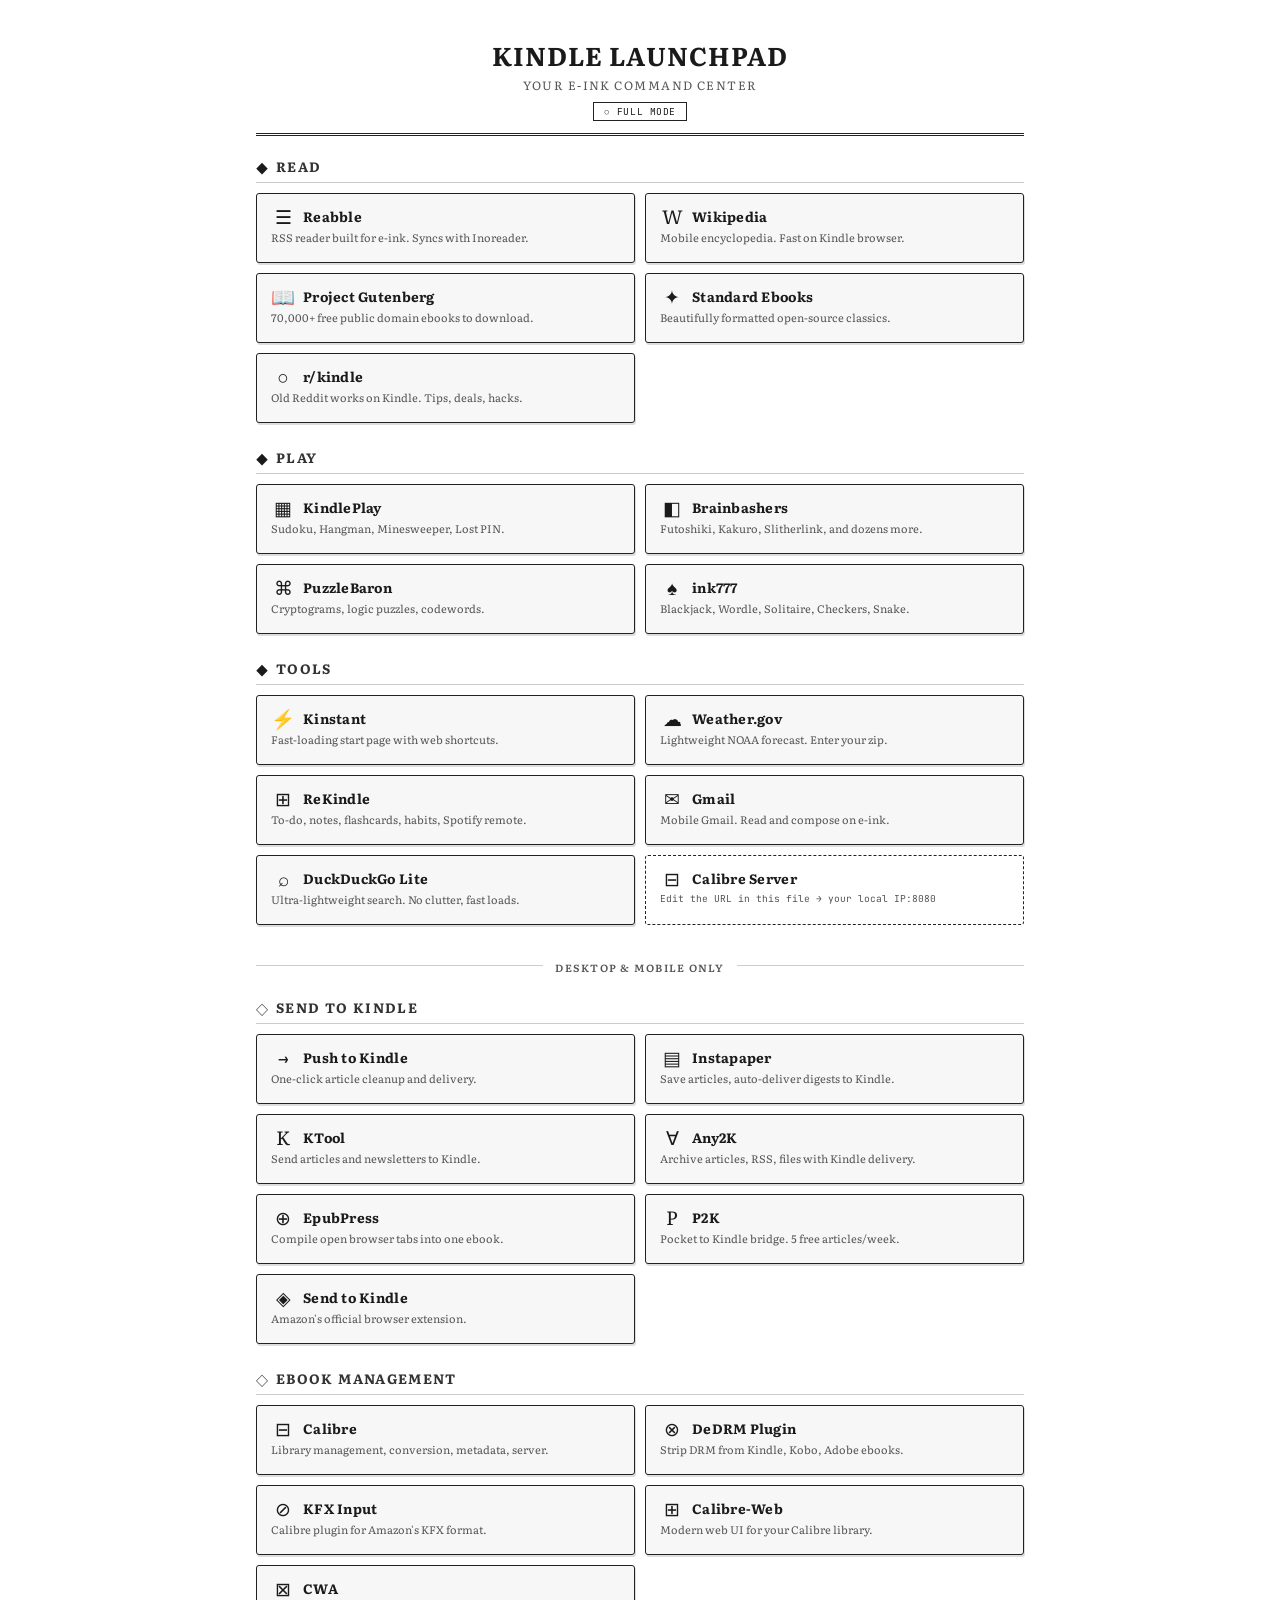
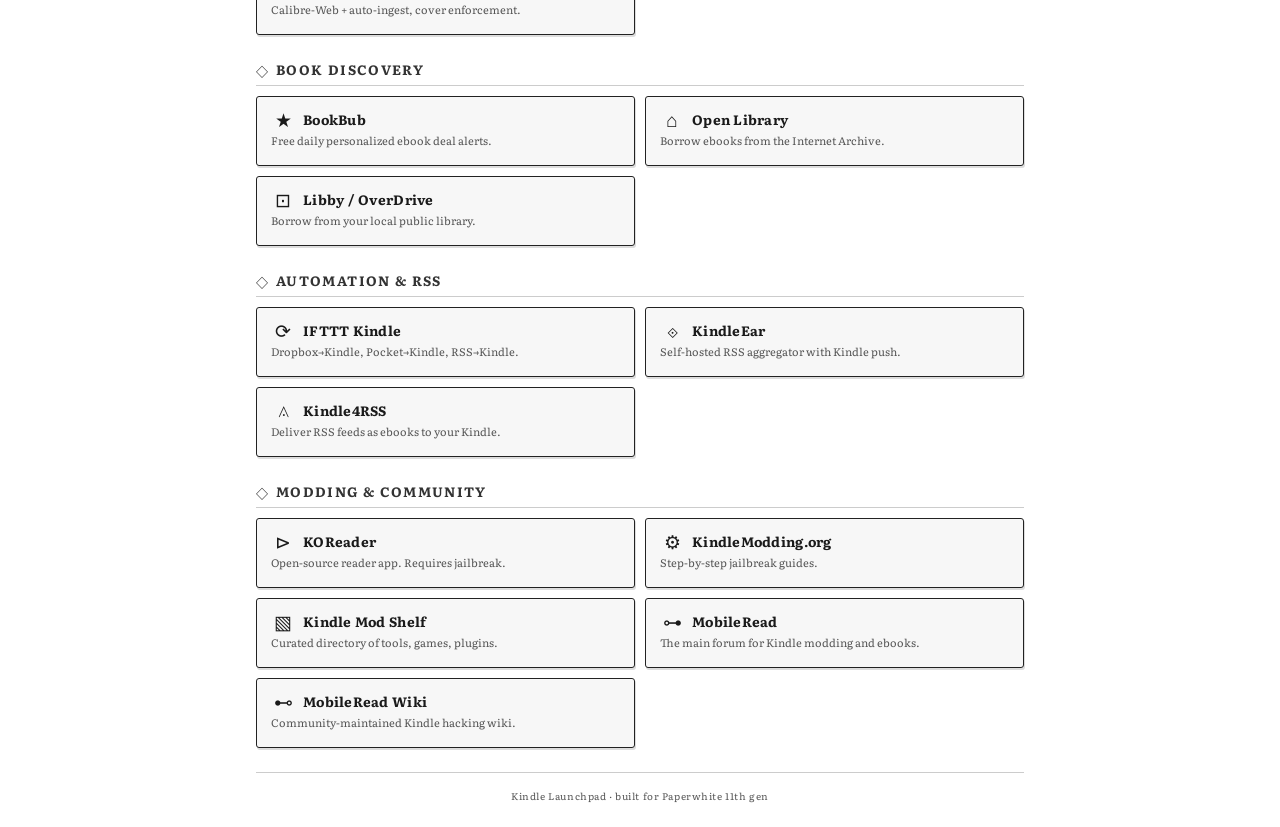
==== index.html @ c67fbe78 "Add files via upload" ====
<!DOCTYPE html>
<html lang="en">
<head>
<meta charset="UTF-8">
<meta name="viewport" content="width=device-width, initial-scale=1.0">
<title>Kindle Launchpad</title>
<style>
  @import url('https://fonts.googleapis.com/css2?family=Literata:opsz,wght@7..72,400;7..72,600;7..72,700&family=JetBrains+Mono:wght@400&display=swap');

  * { margin: 0; padding: 0; box-sizing: border-box; }

  :root {
    --bg: #ffffff;
    --card-bg: #f7f7f7;
    --text: #1a1a1a;
    --text-muted: #555;
    --border: #222;
    --border-light: #ccc;
    --accent: #333;
    --card-shadow: 1px 2px 0 #ddd;
    --radius: 3px;
  }

  body {
    font-family: 'Literata', 'Georgia', serif;
    background: var(--bg);
    color: var(--text);
    padding: 16px;
    max-width: 800px;
    margin: 0 auto;
    -webkit-text-size-adjust: 100%;
  }

  /* ── HEADER ── */
  .header {
    text-align: center;
    padding: 20px 0 12px;
    border-bottom: 3px double var(--border);
    margin-bottom: 20px;
  }

  .header h1 {
    font-size: 1.6em;
    font-weight: 700;
    letter-spacing: 0.04em;
    text-transform: uppercase;
    margin-bottom: 2px;
  }

  .header .subtitle {
    font-size: 0.75em;
    color: var(--text-muted);
    letter-spacing: 0.12em;
    text-transform: uppercase;
  }

  .device-badge {
    display: inline-block;
    margin-top: 8px;
    padding: 2px 10px;
    border: 1px solid var(--border);
    font-family: 'JetBrains Mono', monospace;
    font-size: 0.6em;
    letter-spacing: 0.06em;
    text-transform: uppercase;
  }

  /* ── SECTIONS ── */
  .section {
    margin-bottom: 24px;
  }

  .section-header {
    display: flex;
    align-items: center;
    gap: 8px;
    margin-bottom: 10px;
    padding-bottom: 6px;
    border-bottom: 1px solid var(--border-light);
  }

  .section-header h2 {
    font-size: 0.85em;
    font-weight: 700;
    text-transform: uppercase;
    letter-spacing: 0.1em;
    color: var(--accent);
  }

  .section-icon {
    font-size: 1em;
    line-height: 1;
  }

  /* ── CARDS ── */
  .card-grid {
    display: grid;
    grid-template-columns: 1fr 1fr;
    gap: 10px;
  }

  @media (max-width: 400px) {
    .card-grid { grid-template-columns: 1fr; }
  }

  .card {
    display: block;
    background: var(--card-bg);
    border: 1px solid var(--border);
    border-radius: var(--radius);
    padding: 12px 14px;
    text-decoration: none;
    color: var(--text);
    box-shadow: var(--card-shadow);
    transition: none;
    min-height: 70px;
  }

  .card:active {
    background: #e8e3da;
  }

  .card-top {
    display: flex;
    align-items: center;
    gap: 8px;
    margin-bottom: 4px;
  }

  .card-icon {
    font-size: 1.2em;
    line-height: 1;
    flex-shrink: 0;
    width: 24px;
    text-align: center;
  }

  .card-name {
    font-size: 0.85em;
    font-weight: 700;
    letter-spacing: 0.02em;
  }

  .card-desc {
    font-size: 0.68em;
    color: var(--text-muted);
    line-height: 1.4;
    margin-top: 2px;
  }

  .card.placeholder {
    border-style: dashed;
    background: transparent;
    box-shadow: none;
  }

  .card.placeholder .card-desc {
    font-family: 'JetBrains Mono', monospace;
    font-size: 0.6em;
  }

  /* ── FOOTER ── */
  .footer {
    text-align: center;
    padding: 16px 0 8px;
    border-top: 1px solid var(--border-light);
    margin-top: 12px;
  }

  .footer p {
    font-size: 0.6em;
    color: var(--text-muted);
    letter-spacing: 0.06em;
  }

  /* ── NON-KINDLE SECTIONS ── */
  .non-kindle { display: none; }
  body.show-all .non-kindle { display: block; }

  /* ── DIVIDER ── */
  .mode-divider {
    display: none;
    text-align: center;
    margin: 28px 0 20px;
    position: relative;
  }

  body.show-all .mode-divider { display: block; }

  .mode-divider::before {
    content: '';
    position: absolute;
    top: 50%;
    left: 0;
    right: 0;
    height: 1px;
    background: var(--border-light);
  }

  .mode-divider span {
    position: relative;
    background: var(--bg);
    padding: 0 12px;
    font-size: 0.65em;
    text-transform: uppercase;
    letter-spacing: 0.12em;
    color: var(--text-muted);
    font-weight: 600;
  }
</style>
</head>
<body>

<div class="header">
  <h1>Kindle Launchpad</h1>
  <div class="subtitle">Your e-ink command center</div>
  <div class="device-badge" id="deviceBadge">detecting…</div>
</div>

<!-- ═══════════════════════════════════ -->
<!-- KINDLE-FRIENDLY SECTION            -->
<!-- ═══════════════════════════════════ -->

<div class="section">
  <div class="section-header">
    <span class="section-icon">◆</span>
    <h2>Read</h2>
  </div>
  <div class="card-grid">
    <a class="card" href="https://reabble.com">
      <div class="card-top">
        <span class="card-icon">☰</span>
        <span class="card-name">Reabble</span>
      </div>
      <div class="card-desc">RSS reader built for e-ink. Syncs with Inoreader.</div>
    </a>
    <a class="card" href="https://en.m.wikipedia.org">
      <div class="card-top">
        <span class="card-icon">W</span>
        <span class="card-name">Wikipedia</span>
      </div>
      <div class="card-desc">Mobile encyclopedia. Fast on Kindle browser.</div>
    </a>
    <a class="card" href="https://www.gutenberg.org">
      <div class="card-top">
        <span class="card-icon">📖</span>
        <span class="card-name">Project Gutenberg</span>
      </div>
      <div class="card-desc">70,000+ free public domain ebooks to download.</div>
    </a>
    <a class="card" href="https://standardebooks.org">
      <div class="card-top">
        <span class="card-icon">✦</span>
        <span class="card-name">Standard Ebooks</span>
      </div>
      <div class="card-desc">Beautifully formatted open-source classics.</div>
    </a>
    <a class="card" href="https://old.reddit.com/r/kindle">
      <div class="card-top">
        <span class="card-icon">○</span>
        <span class="card-name">r/kindle</span>
      </div>
      <div class="card-desc">Old Reddit works on Kindle. Tips, deals, hacks.</div>
    </a>
  </div>
</div>

<div class="section">
  <div class="section-header">
    <span class="section-icon">◆</span>
    <h2>Play</h2>
  </div>
  <div class="card-grid">
    <a class="card" href="https://kindleplay.com">
      <div class="card-top">
        <span class="card-icon">▦</span>
        <span class="card-name">KindlePlay</span>
      </div>
      <div class="card-desc">Sudoku, Hangman, Minesweeper, Lost PIN.</div>
    </a>
    <a class="card" href="https://www.brainbashers.com">
      <div class="card-top">
        <span class="card-icon">◧</span>
        <span class="card-name">Brainbashers</span>
      </div>
      <div class="card-desc">Futoshiki, Kakuro, Slitherlink, and dozens more.</div>
    </a>
    <a class="card" href="https://www.cryptograms.org">
      <div class="card-top">
        <span class="card-icon">⌘</span>
        <span class="card-name">PuzzleBaron</span>
      </div>
      <div class="card-desc">Cryptograms, logic puzzles, codewords.</div>
    </a>
    <a class="card" href="https://ink777.com">
      <div class="card-top">
        <span class="card-icon">♠</span>
        <span class="card-name">ink777</span>
      </div>
      <div class="card-desc">Blackjack, Wordle, Solitaire, Checkers, Snake.</div>
    </a>
  </div>
</div>

<div class="section">
  <div class="section-header">
    <span class="section-icon">◆</span>
    <h2>Tools</h2>
  </div>
  <div class="card-grid">
    <a class="card" href="https://kinstant.com">
      <div class="card-top">
        <span class="card-icon">⚡</span>
        <span class="card-name">Kinstant</span>
      </div>
      <div class="card-desc">Fast-loading start page with web shortcuts.</div>
    </a>
    <a class="card" href="https://forecast.weather.gov">
      <div class="card-top">
        <span class="card-icon">☁</span>
        <span class="card-name">Weather.gov</span>
      </div>
      <div class="card-desc">Lightweight NOAA forecast. Enter your zip.</div>
    </a>
    <a class="card" href="https://rekindle.ink">
      <div class="card-top">
        <span class="card-icon">⊞</span>
        <span class="card-name">ReKindle</span>
      </div>
      <div class="card-desc">To-do, notes, flashcards, habits, Spotify remote.</div>
    </a>
    <a class="card" href="https://mail.google.com/mail/mu">
      <div class="card-top">
        <span class="card-icon">✉</span>
        <span class="card-name">Gmail</span>
      </div>
      <div class="card-desc">Mobile Gmail. Read and compose on e-ink.</div>
    </a>
    <a class="card" href="https://lite.duckduckgo.com/lite">
      <div class="card-top">
        <span class="card-icon">⌕</span>
        <span class="card-name">DuckDuckGo Lite</span>
      </div>
      <div class="card-desc">Ultra-lightweight search. No clutter, fast loads.</div>
    </a>
    <a class="card placeholder" href="http://192.168.1.x:8080" id="calibreCard">
      <div class="card-top">
        <span class="card-icon">⊟</span>
        <span class="card-name">Calibre Server</span>
      </div>
      <div class="card-desc">Edit the URL in this file → your local IP:8080</div>
    </a>
  </div>
</div>

<!-- ═══════════════════════════════════ -->
<!-- NON-KINDLE DIVIDER                 -->
<!-- ═══════════════════════════════════ -->

<div class="mode-divider">
  <span>Desktop &amp; Mobile Only</span>
</div>

<!-- ═══════════════════════════════════ -->
<!-- NON-KINDLE SECTIONS                -->
<!-- ═══════════════════════════════════ -->

<div class="section non-kindle">
  <div class="section-header">
    <span class="section-icon">◇</span>
    <h2>Send to Kindle</h2>
  </div>
  <div class="card-grid">
    <a class="card" href="https://www.pushtokindle.com">
      <div class="card-top">
        <span class="card-icon">→</span>
        <span class="card-name">Push to Kindle</span>
      </div>
      <div class="card-desc">One-click article cleanup and delivery.</div>
    </a>
    <a class="card" href="https://www.instapaper.com">
      <div class="card-top">
        <span class="card-icon">▤</span>
        <span class="card-name">Instapaper</span>
      </div>
      <div class="card-desc">Save articles, auto-deliver digests to Kindle.</div>
    </a>
    <a class="card" href="https://ktool.io">
      <div class="card-top">
        <span class="card-icon">K</span>
        <span class="card-name">KTool</span>
      </div>
      <div class="card-desc">Send articles and newsletters to Kindle.</div>
    </a>
    <a class="card" href="https://any2k.com">
      <div class="card-top">
        <span class="card-icon">∀</span>
        <span class="card-name">Any2K</span>
      </div>
      <div class="card-desc">Archive articles, RSS, files with Kindle delivery.</div>
    </a>
    <a class="card" href="https://epub.press">
      <div class="card-top">
        <span class="card-icon">⊕</span>
        <span class="card-name">EpubPress</span>
      </div>
      <div class="card-desc">Compile open browser tabs into one ebook.</div>
    </a>
    <a class="card" href="https://p2k.co">
      <div class="card-top">
        <span class="card-icon">P</span>
        <span class="card-name">P2K</span>
      </div>
      <div class="card-desc">Pocket to Kindle bridge. 5 free articles/week.</div>
    </a>
    <a class="card" href="https://www.amazon.com/sendtokindle">
      <div class="card-top">
        <span class="card-icon">◈</span>
        <span class="card-name">Send to Kindle</span>
      </div>
      <div class="card-desc">Amazon's official browser extension.</div>
    </a>
  </div>
</div>

<div class="section non-kindle">
  <div class="section-header">
    <span class="section-icon">◇</span>
    <h2>Ebook Management</h2>
  </div>
  <div class="card-grid">
    <a class="card" href="https://calibre-ebook.com">
      <div class="card-top">
        <span class="card-icon">⊟</span>
        <span class="card-name">Calibre</span>
      </div>
      <div class="card-desc">Library management, conversion, metadata, server.</div>
    </a>
    <a class="card" href="https://github.com/noDRM/DeDRM_tools">
      <div class="card-top">
        <span class="card-icon">⊗</span>
        <span class="card-name">DeDRM Plugin</span>
      </div>
      <div class="card-desc">Strip DRM from Kindle, Kobo, Adobe ebooks.</div>
    </a>
    <a class="card" href="https://www.mobileread.com/forums/showthread.php?t=291290">
      <div class="card-top">
        <span class="card-icon">⊘</span>
        <span class="card-name">KFX Input</span>
      </div>
      <div class="card-desc">Calibre plugin for Amazon's KFX format.</div>
    </a>
    <a class="card" href="https://github.com/janeczku/calibre-web">
      <div class="card-top">
        <span class="card-icon">⊞</span>
        <span class="card-name">Calibre-Web</span>
      </div>
      <div class="card-desc">Modern web UI for your Calibre library.</div>
    </a>
    <a class="card" href="https://github.com/crocodilestick/Calibre-Web-Automated">
      <div class="card-top">
        <span class="card-icon">⊠</span>
        <span class="card-name">CWA</span>
      </div>
      <div class="card-desc">Calibre-Web + auto-ingest, cover enforcement.</div>
    </a>
  </div>
</div>

<div class="section non-kindle">
  <div class="section-header">
    <span class="section-icon">◇</span>
    <h2>Book Discovery</h2>
  </div>
  <div class="card-grid">
    <a class="card" href="https://www.bookbub.com">
      <div class="card-top">
        <span class="card-icon">★</span>
        <span class="card-name">BookBub</span>
      </div>
      <div class="card-desc">Free daily personalized ebook deal alerts.</div>
    </a>
    <a class="card" href="https://openlibrary.org">
      <div class="card-top">
        <span class="card-icon">⌂</span>
        <span class="card-name">Open Library</span>
      </div>
      <div class="card-desc">Borrow ebooks from the Internet Archive.</div>
    </a>
    <a class="card" href="https://www.overdrive.com">
      <div class="card-top">
        <span class="card-icon">⊡</span>
        <span class="card-name">Libby / OverDrive</span>
      </div>
      <div class="card-desc">Borrow from your local public library.</div>
    </a>
  </div>
</div>

<div class="section non-kindle">
  <div class="section-header">
    <span class="section-icon">◇</span>
    <h2>Automation &amp; RSS</h2>
  </div>
  <div class="card-grid">
    <a class="card" href="https://ifttt.com/search?q=kindle">
      <div class="card-top">
        <span class="card-icon">⟳</span>
        <span class="card-name">IFTTT Kindle</span>
      </div>
      <div class="card-desc">Dropbox→Kindle, Pocket→Kindle, RSS→Kindle.</div>
    </a>
    <a class="card" href="https://github.com/cdhigh/KindleEar">
      <div class="card-top">
        <span class="card-icon">⟐</span>
        <span class="card-name">KindleEar</span>
      </div>
      <div class="card-desc">Self-hosted RSS aggregator with Kindle push.</div>
    </a>
    <a class="card" href="https://kindle4rss.com">
      <div class="card-top">
        <span class="card-icon">⟑</span>
        <span class="card-name">Kindle4RSS</span>
      </div>
      <div class="card-desc">Deliver RSS feeds as ebooks to your Kindle.</div>
    </a>
  </div>
</div>

<div class="section non-kindle">
  <div class="section-header">
    <span class="section-icon">◇</span>
    <h2>Modding &amp; Community</h2>
  </div>
  <div class="card-grid">
    <a class="card" href="https://github.com/koreader/koreader">
      <div class="card-top">
        <span class="card-icon">⊳</span>
        <span class="card-name">KOReader</span>
      </div>
      <div class="card-desc">Open-source reader app. Requires jailbreak.</div>
    </a>
    <a class="card" href="https://kindlemodding.org">
      <div class="card-top">
        <span class="card-icon">⚙</span>
        <span class="card-name">KindleModding.org</span>
      </div>
      <div class="card-desc">Step-by-step jailbreak guides.</div>
    </a>
    <a class="card" href="https://kindlemodshelf.me">
      <div class="card-top">
        <span class="card-icon">▧</span>
        <span class="card-name">Kindle Mod Shelf</span>
      </div>
      <div class="card-desc">Curated directory of tools, games, plugins.</div>
    </a>
    <a class="card" href="https://www.mobileread.com/forums/">
      <div class="card-top">
        <span class="card-icon">⊶</span>
        <span class="card-name">MobileRead</span>
      </div>
      <div class="card-desc">The main forum for Kindle modding and ebooks.</div>
    </a>
    <a class="card" href="https://wiki.mobileread.com/wiki/Kindle_Hacks_Information">
      <div class="card-top">
        <span class="card-icon">⊷</span>
        <span class="card-name">MobileRead Wiki</span>
      </div>
      <div class="card-desc">Community-maintained Kindle hacking wiki.</div>
    </a>
  </div>
</div>

<div class="footer">
  <p>Kindle Launchpad · built for Paperwhite 11th gen</p>
</div>

<script>
(function() {
  var ua = navigator.userAgent || '';
  var isKindle = /Kindle|Silk|KFTT|KFOT|KFJW|KFSA/i.test(ua);
  var badge = document.getElementById('deviceBadge');

  if (isKindle) {
    badge.textContent = '⬤ kindle mode';
  } else {
    document.body.classList.add('show-all');
    badge.textContent = '○ full mode';
  }
})();
</script>

</body>
</html>
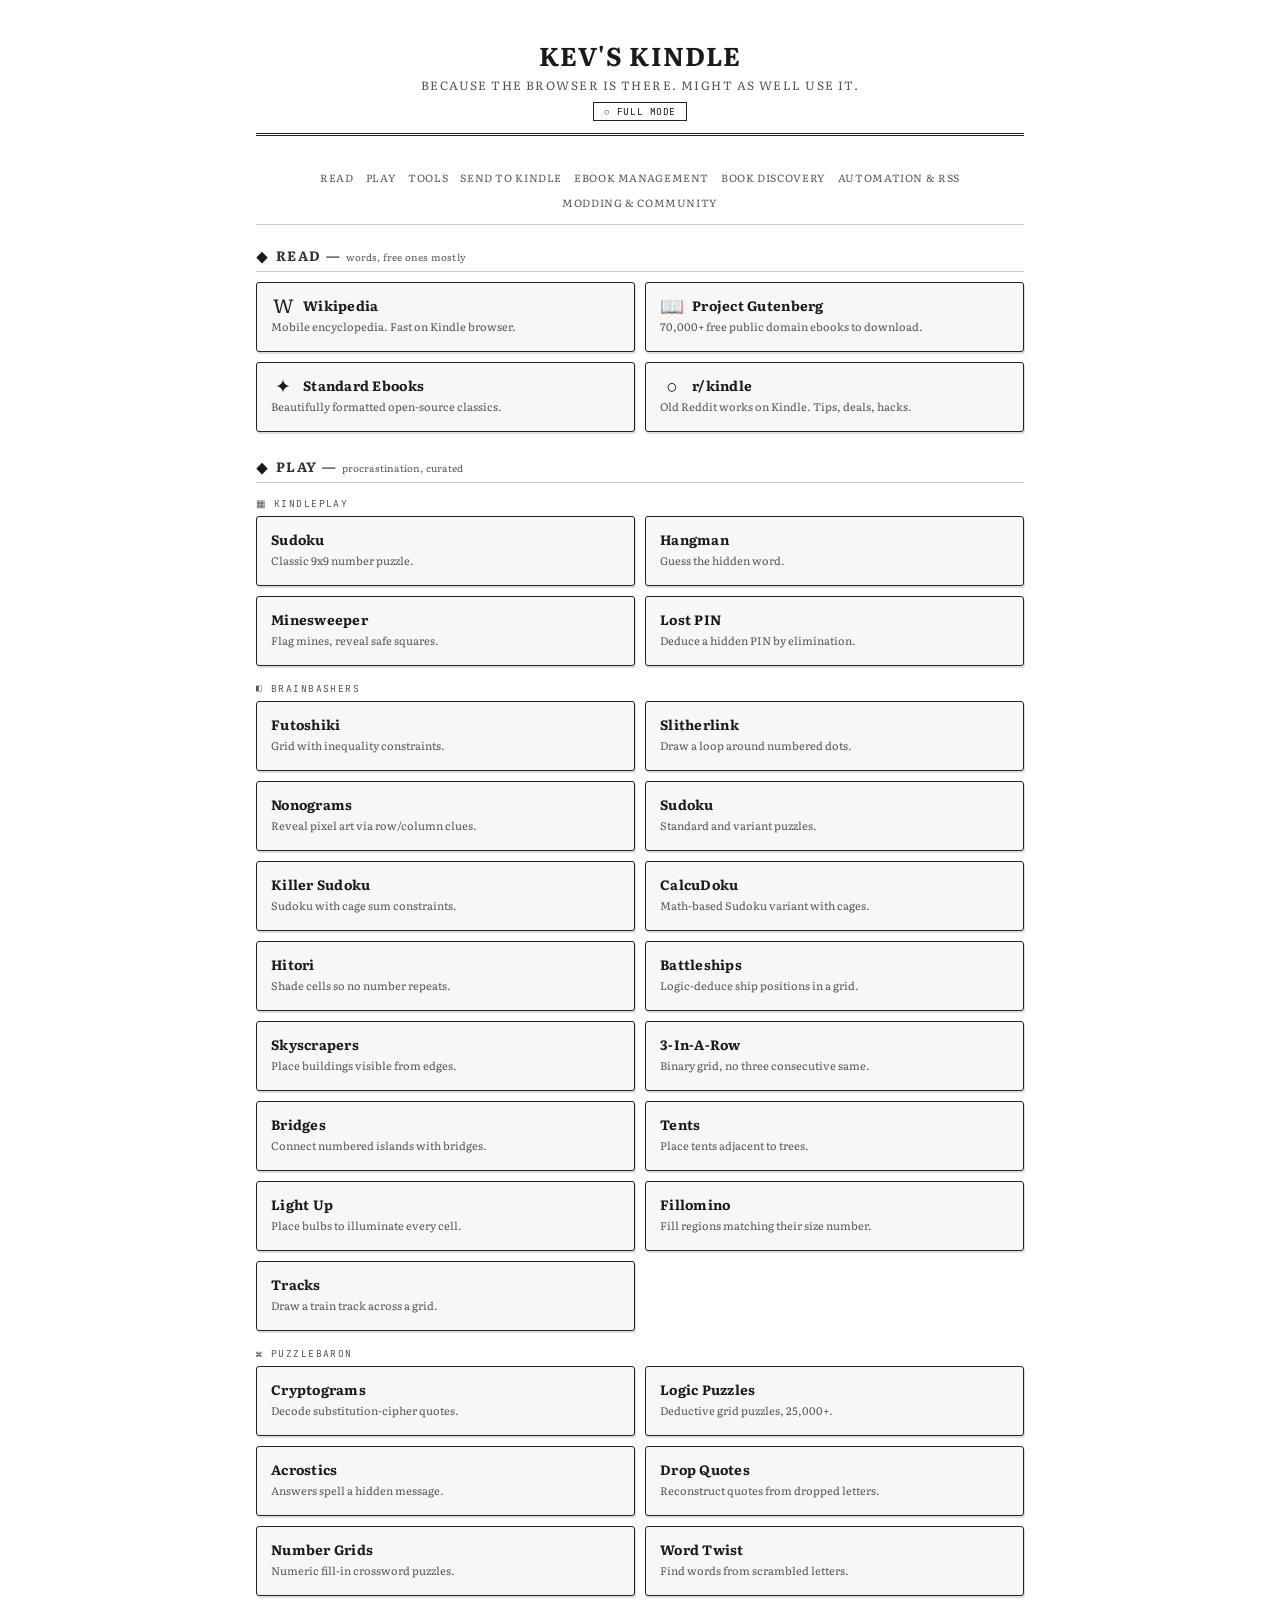
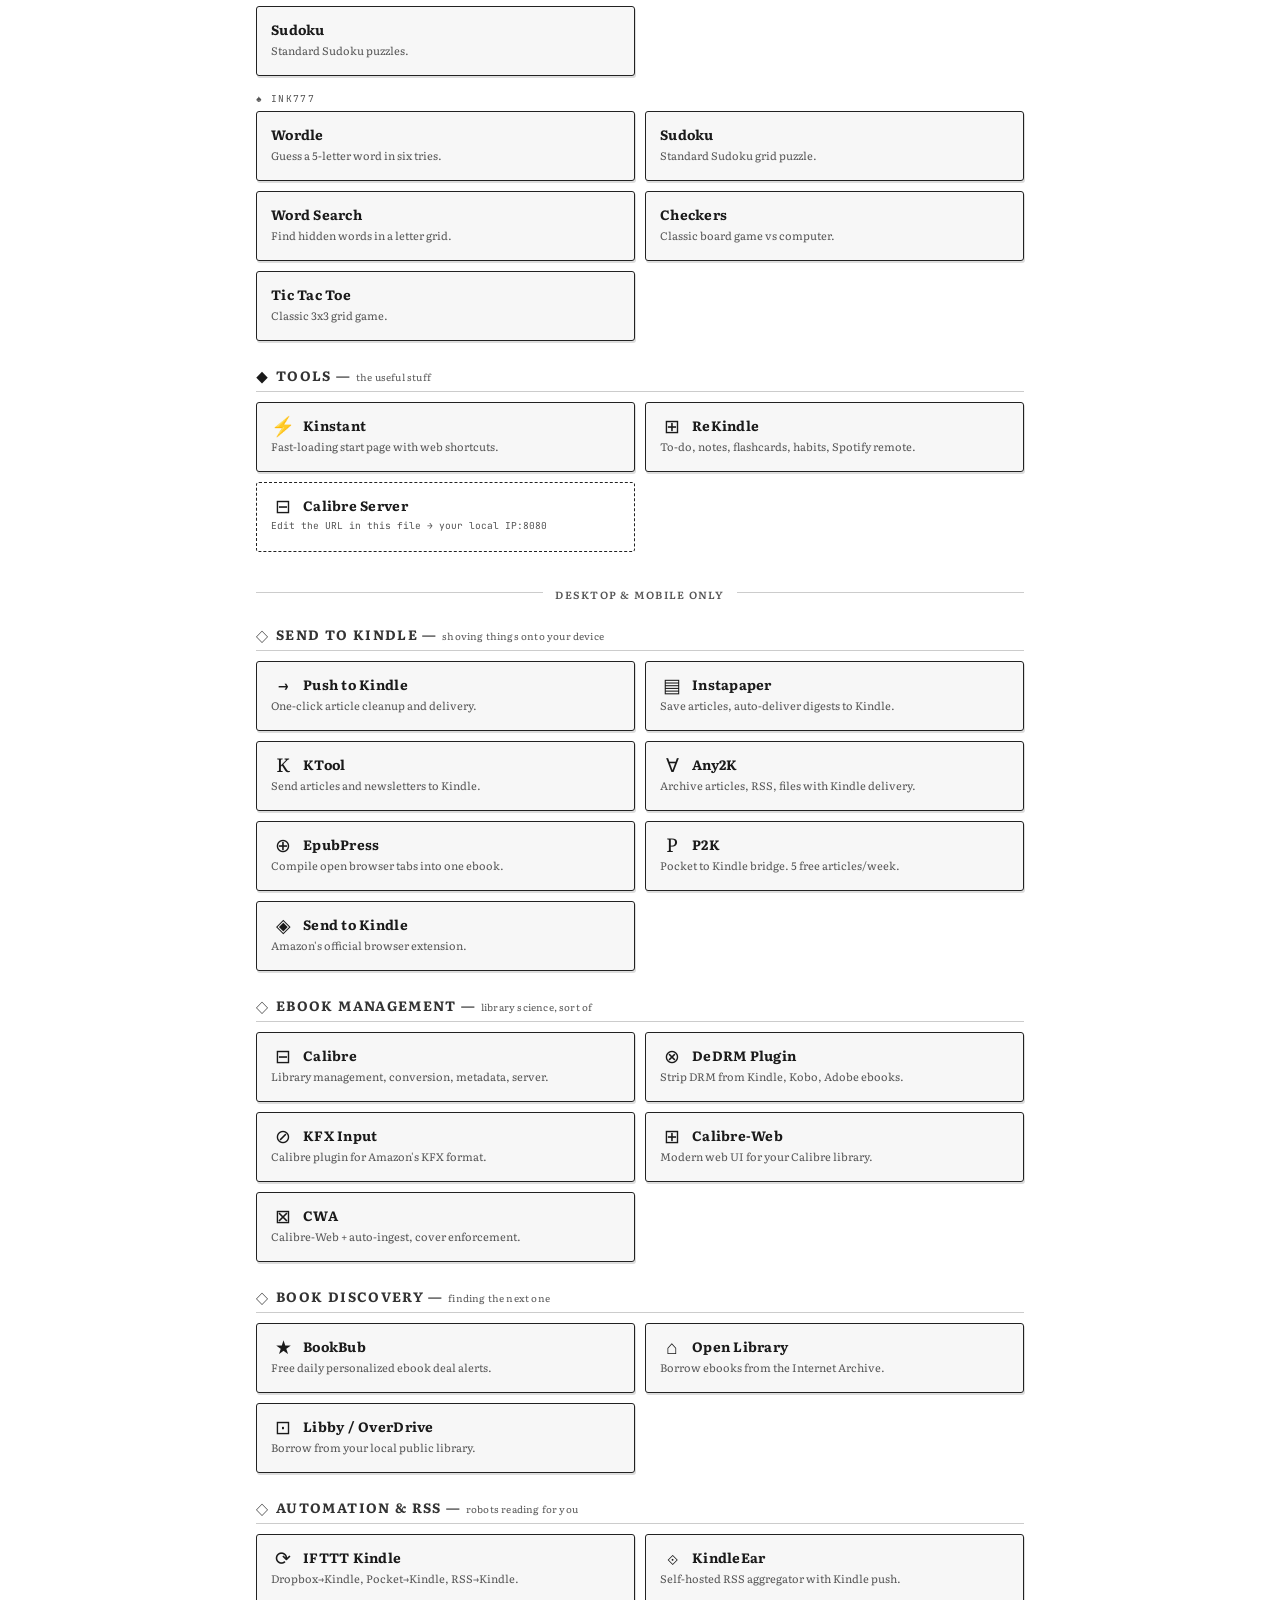
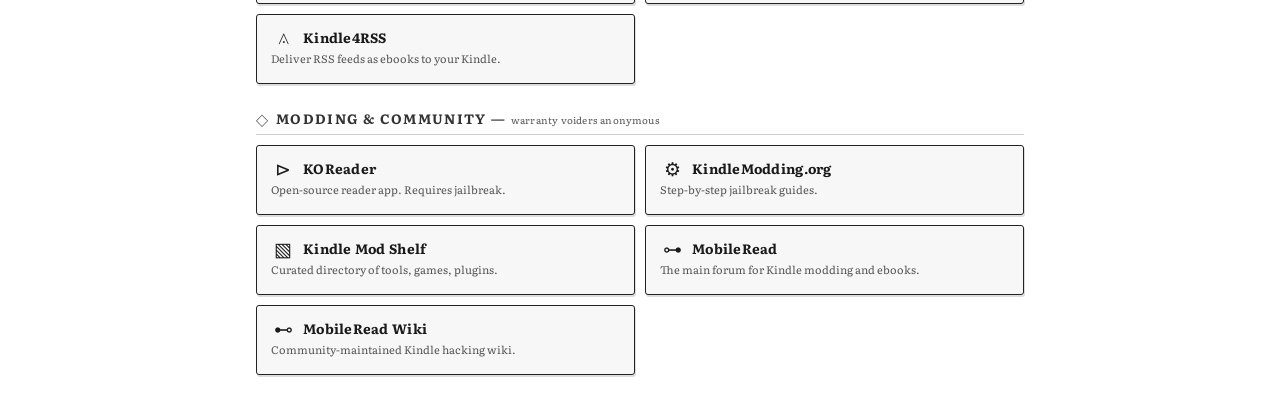
==== commit 03ab4796: "feat: rebrand shell to Kev's Kindle with new subtitle" ====
--- a/index.html
+++ b/index.html
@@ -1,594 +1,26 @@
+<!--
+  Kev's Kindle — index.html
+  Minimal shell for the data-driven start page.
+  Loads styles.css and app.js, which fetch JSON data to render content.
+  Header text serves as a fallback while data loads.
+-->
 <!DOCTYPE html>
 <html lang="en">
 <head>
-<meta charset="UTF-8">
-<meta name="viewport" content="width=device-width, initial-scale=1.0">
-<title>Kindle Launchpad</title>
-<style>
-  @import url('https://fonts.googleapis.com/css2?family=Literata:opsz,wght@7..72,400;7..72,600;7..72,700&family=JetBrains+Mono:wght@400&display=swap');
-
-  * { margin: 0; padding: 0; box-sizing: border-box; }
-
-  :root {
-    --bg: #ffffff;
-    --card-bg: #f7f7f7;
-    --text: #1a1a1a;
-    --text-muted: #555;
-    --border: #222;
-    --border-light: #ccc;
-    --accent: #333;
-    --card-shadow: 1px 2px 0 #ddd;
-    --radius: 3px;
-  }
-
-  body {
-    font-family: 'Literata', 'Georgia', serif;
-    background: var(--bg);
-    color: var(--text);
-    padding: 16px;
-    max-width: 800px;
-    margin: 0 auto;
-    -webkit-text-size-adjust: 100%;
-  }
-
-  /* ── HEADER ── */
-  .header {
-    text-align: center;
-    padding: 20px 0 12px;
-    border-bottom: 3px double var(--border);
-    margin-bottom: 20px;
-  }
-
-  .header h1 {
-    font-size: 1.6em;
-    font-weight: 700;
-    letter-spacing: 0.04em;
-    text-transform: uppercase;
-    margin-bottom: 2px;
-  }
-
-  .header .subtitle {
-    font-size: 0.75em;
-    color: var(--text-muted);
-    letter-spacing: 0.12em;
-    text-transform: uppercase;
-  }
-
-  .device-badge {
-    display: inline-block;
-    margin-top: 8px;
-    padding: 2px 10px;
-    border: 1px solid var(--border);
-    font-family: 'JetBrains Mono', monospace;
-    font-size: 0.6em;
-    letter-spacing: 0.06em;
-    text-transform: uppercase;
-  }
-
-  /* ── SECTIONS ── */
-  .section {
-    margin-bottom: 24px;
-  }
-
-  .section-header {
-    display: flex;
-    align-items: center;
-    gap: 8px;
-    margin-bottom: 10px;
-    padding-bottom: 6px;
-    border-bottom: 1px solid var(--border-light);
-  }
-
-  .section-header h2 {
-    font-size: 0.85em;
-    font-weight: 700;
-    text-transform: uppercase;
-    letter-spacing: 0.1em;
-    color: var(--accent);
-  }
-
-  .section-icon {
-    font-size: 1em;
-    line-height: 1;
-  }
-
-  /* ── CARDS ── */
-  .card-grid {
-    display: grid;
-    grid-template-columns: 1fr 1fr;
-    gap: 10px;
-  }
-
-  @media (max-width: 400px) {
-    .card-grid { grid-template-columns: 1fr; }
-  }
-
-  .card {
-    display: block;
-    background: var(--card-bg);
-    border: 1px solid var(--border);
-    border-radius: var(--radius);
-    padding: 12px 14px;
-    text-decoration: none;
-    color: var(--text);
-    box-shadow: var(--card-shadow);
-    transition: none;
-    min-height: 70px;
-  }
-
-  .card:active {
-    background: #e8e3da;
-  }
-
-  .card-top {
-    display: flex;
-    align-items: center;
-    gap: 8px;
-    margin-bottom: 4px;
-  }
-
-  .card-icon {
-    font-size: 1.2em;
-    line-height: 1;
-    flex-shrink: 0;
-    width: 24px;
-    text-align: center;
-  }
-
-  .card-name {
-    font-size: 0.85em;
-    font-weight: 700;
-    letter-spacing: 0.02em;
-  }
-
-  .card-desc {
-    font-size: 0.68em;
-    color: var(--text-muted);
-    line-height: 1.4;
-    margin-top: 2px;
-  }
-
-  .card.placeholder {
-    border-style: dashed;
-    background: transparent;
-    box-shadow: none;
-  }
-
-  .card.placeholder .card-desc {
-    font-family: 'JetBrains Mono', monospace;
-    font-size: 0.6em;
-  }
-
-  /* ── FOOTER ── */
-  .footer {
-    text-align: center;
-    padding: 16px 0 8px;
-    border-top: 1px solid var(--border-light);
-    margin-top: 12px;
-  }
-
-  .footer p {
-    font-size: 0.6em;
-    color: var(--text-muted);
-    letter-spacing: 0.06em;
-  }
-
-  /* ── NON-KINDLE SECTIONS ── */
-  .non-kindle { display: none; }
-  body.show-all .non-kindle { display: block; }
-
-  /* ── DIVIDER ── */
-  .mode-divider {
-    display: none;
-    text-align: center;
-    margin: 28px 0 20px;
-    position: relative;
-  }
-
-  body.show-all .mode-divider { display: block; }
-
-  .mode-divider::before {
-    content: '';
-    position: absolute;
-    top: 50%;
-    left: 0;
-    right: 0;
-    height: 1px;
-    background: var(--border-light);
-  }
-
-  .mode-divider span {
-    position: relative;
-    background: var(--bg);
-    padding: 0 12px;
-    font-size: 0.65em;
-    text-transform: uppercase;
-    letter-spacing: 0.12em;
-    color: var(--text-muted);
-    font-weight: 600;
-  }
-</style>
+  <meta charset="UTF-8">
+  <meta name="viewport" content="width=device-width, initial-scale=1.0">
+  <title>Kev's Kindle</title>
+  <link rel="stylesheet" href="styles.css">
 </head>
 <body>
-
-<div class="header">
-  <h1>Kindle Launchpad</h1>
-  <div class="subtitle">Your e-ink command center</div>
-  <div class="device-badge" id="deviceBadge">detecting…</div>
-</div>
-
-<!-- ═══════════════════════════════════ -->
-<!-- KINDLE-FRIENDLY SECTION            -->
-<!-- ═══════════════════════════════════ -->
-
-<div class="section">
-  <div class="section-header">
-    <span class="section-icon">◆</span>
-    <h2>Read</h2>
+  <div class="header">
+    <h1>Kev's Kindle</h1>
+    <div class="subtitle">Because the browser is there. Might as well use it.</div>
+    <div class="device-badge">loading…</div>
   </div>
-  <div class="card-grid">
-    <a class="card" href="https://reabble.com">
-      <div class="card-top">
-        <span class="card-icon">☰</span>
-        <span class="card-name">Reabble</span>
-      </div>
-      <div class="card-desc">RSS reader built for e-ink. Syncs with Inoreader.</div>
-    </a>
-    <a class="card" href="https://en.m.wikipedia.org">
-      <div class="card-top">
-        <span class="card-icon">W</span>
-        <span class="card-name">Wikipedia</span>
-      </div>
-      <div class="card-desc">Mobile encyclopedia. Fast on Kindle browser.</div>
-    </a>
-    <a class="card" href="https://www.gutenberg.org">
-      <div class="card-top">
-        <span class="card-icon">📖</span>
-        <span class="card-name">Project Gutenberg</span>
-      </div>
-      <div class="card-desc">70,000+ free public domain ebooks to download.</div>
-    </a>
-    <a class="card" href="https://standardebooks.org">
-      <div class="card-top">
-        <span class="card-icon">✦</span>
-        <span class="card-name">Standard Ebooks</span>
-      </div>
-      <div class="card-desc">Beautifully formatted open-source classics.</div>
-    </a>
-    <a class="card" href="https://old.reddit.com/r/kindle">
-      <div class="card-top">
-        <span class="card-icon">○</span>
-        <span class="card-name">r/kindle</span>
-      </div>
-      <div class="card-desc">Old Reddit works on Kindle. Tips, deals, hacks.</div>
-    </a>
+  <div id="content">
+    <div class="loading">Loading links…</div>
   </div>
-</div>
-
-<div class="section">
-  <div class="section-header">
-    <span class="section-icon">◆</span>
-    <h2>Play</h2>
-  </div>
-  <div class="card-grid">
-    <a class="card" href="https://kindleplay.com">
-      <div class="card-top">
-        <span class="card-icon">▦</span>
-        <span class="card-name">KindlePlay</span>
-      </div>
-      <div class="card-desc">Sudoku, Hangman, Minesweeper, Lost PIN.</div>
-    </a>
-    <a class="card" href="https://www.brainbashers.com">
-      <div class="card-top">
-        <span class="card-icon">◧</span>
-        <span class="card-name">Brainbashers</span>
-      </div>
-      <div class="card-desc">Futoshiki, Kakuro, Slitherlink, and dozens more.</div>
-    </a>
-    <a class="card" href="https://www.cryptograms.org">
-      <div class="card-top">
-        <span class="card-icon">⌘</span>
-        <span class="card-name">PuzzleBaron</span>
-      </div>
-      <div class="card-desc">Cryptograms, logic puzzles, codewords.</div>
-    </a>
-    <a class="card" href="https://ink777.com">
-      <div class="card-top">
-        <span class="card-icon">♠</span>
-        <span class="card-name">ink777</span>
-      </div>
-      <div class="card-desc">Blackjack, Wordle, Solitaire, Checkers, Snake.</div>
-    </a>
-  </div>
-</div>
-
-<div class="section">
-  <div class="section-header">
-    <span class="section-icon">◆</span>
-    <h2>Tools</h2>
-  </div>
-  <div class="card-grid">
-    <a class="card" href="https://kinstant.com">
-      <div class="card-top">
-        <span class="card-icon">⚡</span>
-        <span class="card-name">Kinstant</span>
-      </div>
-      <div class="card-desc">Fast-loading start page with web shortcuts.</div>
-    </a>
-    <a class="card" href="https://forecast.weather.gov">
-      <div class="card-top">
-        <span class="card-icon">☁</span>
-        <span class="card-name">Weather.gov</span>
-      </div>
-      <div class="card-desc">Lightweight NOAA forecast. Enter your zip.</div>
-    </a>
-    <a class="card" href="https://rekindle.ink">
-      <div class="card-top">
-        <span class="card-icon">⊞</span>
-        <span class="card-name">ReKindle</span>
-      </div>
-      <div class="card-desc">To-do, notes, flashcards, habits, Spotify remote.</div>
-    </a>
-    <a class="card" href="https://mail.google.com/mail/mu">
-      <div class="card-top">
-        <span class="card-icon">✉</span>
-        <span class="card-name">Gmail</span>
-      </div>
-      <div class="card-desc">Mobile Gmail. Read and compose on e-ink.</div>
-    </a>
-    <a class="card" href="https://lite.duckduckgo.com/lite">
-      <div class="card-top">
-        <span class="card-icon">⌕</span>
-        <span class="card-name">DuckDuckGo Lite</span>
-      </div>
-      <div class="card-desc">Ultra-lightweight search. No clutter, fast loads.</div>
-    </a>
-    <a class="card placeholder" href="http://192.168.1.x:8080" id="calibreCard">
-      <div class="card-top">
-        <span class="card-icon">⊟</span>
-        <span class="card-name">Calibre Server</span>
-      </div>
-      <div class="card-desc">Edit the URL in this file → your local IP:8080</div>
-    </a>
-  </div>
-</div>
-
-<!-- ═══════════════════════════════════ -->
-<!-- NON-KINDLE DIVIDER                 -->
-<!-- ═══════════════════════════════════ -->
-
-<div class="mode-divider">
-  <span>Desktop &amp; Mobile Only</span>
-</div>
-
-<!-- ═══════════════════════════════════ -->
-<!-- NON-KINDLE SECTIONS                -->
-<!-- ═══════════════════════════════════ -->
-
-<div class="section non-kindle">
-  <div class="section-header">
-    <span class="section-icon">◇</span>
-    <h2>Send to Kindle</h2>
-  </div>
-  <div class="card-grid">
-    <a class="card" href="https://www.pushtokindle.com">
-      <div class="card-top">
-        <span class="card-icon">→</span>
-        <span class="card-name">Push to Kindle</span>
-      </div>
-      <div class="card-desc">One-click article cleanup and delivery.</div>
-    </a>
-    <a class="card" href="https://www.instapaper.com">
-      <div class="card-top">
-        <span class="card-icon">▤</span>
-        <span class="card-name">Instapaper</span>
-      </div>
-      <div class="card-desc">Save articles, auto-deliver digests to Kindle.</div>
-    </a>
-    <a class="card" href="https://ktool.io">
-      <div class="card-top">
-        <span class="card-icon">K</span>
-        <span class="card-name">KTool</span>
-      </div>
-      <div class="card-desc">Send articles and newsletters to Kindle.</div>
-    </a>
-    <a class="card" href="https://any2k.com">
-      <div class="card-top">
-        <span class="card-icon">∀</span>
-        <span class="card-name">Any2K</span>
-      </div>
-      <div class="card-desc">Archive articles, RSS, files with Kindle delivery.</div>
-    </a>
-    <a class="card" href="https://epub.press">
-      <div class="card-top">
-        <span class="card-icon">⊕</span>
-        <span class="card-name">EpubPress</span>
-      </div>
-      <div class="card-desc">Compile open browser tabs into one ebook.</div>
-    </a>
-    <a class="card" href="https://p2k.co">
-      <div class="card-top">
-        <span class="card-icon">P</span>
-        <span class="card-name">P2K</span>
-      </div>
-      <div class="card-desc">Pocket to Kindle bridge. 5 free articles/week.</div>
-    </a>
-    <a class="card" href="https://www.amazon.com/sendtokindle">
-      <div class="card-top">
-        <span class="card-icon">◈</span>
-        <span class="card-name">Send to Kindle</span>
-      </div>
-      <div class="card-desc">Amazon's official browser extension.</div>
-    </a>
-  </div>
-</div>
-
-<div class="section non-kindle">
-  <div class="section-header">
-    <span class="section-icon">◇</span>
-    <h2>Ebook Management</h2>
-  </div>
-  <div class="card-grid">
-    <a class="card" href="https://calibre-ebook.com">
-      <div class="card-top">
-        <span class="card-icon">⊟</span>
-        <span class="card-name">Calibre</span>
-      </div>
-      <div class="card-desc">Library management, conversion, metadata, server.</div>
-    </a>
-    <a class="card" href="https://github.com/noDRM/DeDRM_tools">
-      <div class="card-top">
-        <span class="card-icon">⊗</span>
-        <span class="card-name">DeDRM Plugin</span>
-      </div>
-      <div class="card-desc">Strip DRM from Kindle, Kobo, Adobe ebooks.</div>
-    </a>
-    <a class="card" href="https://www.mobileread.com/forums/showthread.php?t=291290">
-      <div class="card-top">
-        <span class="card-icon">⊘</span>
-        <span class="card-name">KFX Input</span>
-      </div>
-      <div class="card-desc">Calibre plugin for Amazon's KFX format.</div>
-    </a>
-    <a class="card" href="https://github.com/janeczku/calibre-web">
-      <div class="card-top">
-        <span class="card-icon">⊞</span>
-        <span class="card-name">Calibre-Web</span>
-      </div>
-      <div class="card-desc">Modern web UI for your Calibre library.</div>
-    </a>
-    <a class="card" href="https://github.com/crocodilestick/Calibre-Web-Automated">
-      <div class="card-top">
-        <span class="card-icon">⊠</span>
-        <span class="card-name">CWA</span>
-      </div>
-      <div class="card-desc">Calibre-Web + auto-ingest, cover enforcement.</div>
-    </a>
-  </div>
-</div>
-
-<div class="section non-kindle">
-  <div class="section-header">
-    <span class="section-icon">◇</span>
-    <h2>Book Discovery</h2>
-  </div>
-  <div class="card-grid">
-    <a class="card" href="https://www.bookbub.com">
-      <div class="card-top">
-        <span class="card-icon">★</span>
-        <span class="card-name">BookBub</span>
-      </div>
-      <div class="card-desc">Free daily personalized ebook deal alerts.</div>
-    </a>
-    <a class="card" href="https://openlibrary.org">
-      <div class="card-top">
-        <span class="card-icon">⌂</span>
-        <span class="card-name">Open Library</span>
-      </div>
-      <div class="card-desc">Borrow ebooks from the Internet Archive.</div>
-    </a>
-    <a class="card" href="https://www.overdrive.com">
-      <div class="card-top">
-        <span class="card-icon">⊡</span>
-        <span class="card-name">Libby / OverDrive</span>
-      </div>
-      <div class="card-desc">Borrow from your local public library.</div>
-    </a>
-  </div>
-</div>
-
-<div class="section non-kindle">
-  <div class="section-header">
-    <span class="section-icon">◇</span>
-    <h2>Automation &amp; RSS</h2>
-  </div>
-  <div class="card-grid">
-    <a class="card" href="https://ifttt.com/search?q=kindle">
-      <div class="card-top">
-        <span class="card-icon">⟳</span>
-        <span class="card-name">IFTTT Kindle</span>
-      </div>
-      <div class="card-desc">Dropbox→Kindle, Pocket→Kindle, RSS→Kindle.</div>
-    </a>
-    <a class="card" href="https://github.com/cdhigh/KindleEar">
-      <div class="card-top">
-        <span class="card-icon">⟐</span>
-        <span class="card-name">KindleEar</span>
-      </div>
-      <div class="card-desc">Self-hosted RSS aggregator with Kindle push.</div>
-    </a>
-    <a class="card" href="https://kindle4rss.com">
-      <div class="card-top">
-        <span class="card-icon">⟑</span>
-        <span class="card-name">Kindle4RSS</span>
-      </div>
-      <div class="card-desc">Deliver RSS feeds as ebooks to your Kindle.</div>
-    </a>
-  </div>
-</div>
-
-<div class="section non-kindle">
-  <div class="section-header">
-    <span class="section-icon">◇</span>
-    <h2>Modding &amp; Community</h2>
-  </div>
-  <div class="card-grid">
-    <a class="card" href="https://github.com/koreader/koreader">
-      <div class="card-top">
-        <span class="card-icon">⊳</span>
-        <span class="card-name">KOReader</span>
-      </div>
-      <div class="card-desc">Open-source reader app. Requires jailbreak.</div>
-    </a>
-    <a class="card" href="https://kindlemodding.org">
-      <div class="card-top">
-        <span class="card-icon">⚙</span>
-        <span class="card-name">KindleModding.org</span>
-      </div>
-      <div class="card-desc">Step-by-step jailbreak guides.</div>
-    </a>
-    <a class="card" href="https://kindlemodshelf.me">
-      <div class="card-top">
-        <span class="card-icon">▧</span>
-        <span class="card-name">Kindle Mod Shelf</span>
-      </div>
-      <div class="card-desc">Curated directory of tools, games, plugins.</div>
-    </a>
-    <a class="card" href="https://www.mobileread.com/forums/">
-      <div class="card-top">
-        <span class="card-icon">⊶</span>
-        <span class="card-name">MobileRead</span>
-      </div>
-      <div class="card-desc">The main forum for Kindle modding and ebooks.</div>
-    </a>
-    <a class="card" href="https://wiki.mobileread.com/wiki/Kindle_Hacks_Information">
-      <div class="card-top">
-        <span class="card-icon">⊷</span>
-        <span class="card-name">MobileRead Wiki</span>
-      </div>
-      <div class="card-desc">Community-maintained Kindle hacking wiki.</div>
-    </a>
-  </div>
-</div>
-
-<div class="footer">
-  <p>Kindle Launchpad · built for Paperwhite 11th gen</p>
-</div>
-
-<script>
-(function() {
-  var ua = navigator.userAgent || '';
-  var isKindle = /Kindle|Silk|KFTT|KFOT|KFJW|KFSA/i.test(ua);
-  var badge = document.getElementById('deviceBadge');
-
-  if (isKindle) {
-    badge.textContent = '⬤ kindle mode';
-  } else {
-    document.body.classList.add('show-all');
-    badge.textContent = '○ full mode';
-  }
-})();
-</script>
-
+  <script src="app.js"></script>
 </body>
 </html>
--- a/styles.css
+++ b/styles.css
@@ -0,0 +1,274 @@
+/*
+ * Kev's Kindle — styles.css
+ * All presentation styles for the start page.
+ * Designed for e-ink readability: high contrast, no animations,
+ * minimal color, serif + monospace type pairing.
+ *
+ * Sections:
+ *   - Fonts & Reset
+ *   - Variables
+ *   - Body
+ *   - Header
+ *   - Section Nav
+ *   - Sections
+ *   - Taglines
+ *   - Cards
+ *   - Site Labels
+ *   - Divider
+ *   - Loading & Error States
+ */
+
+/* ── FONTS & RESET ── */
+@import url('https://fonts.googleapis.com/css2?family=Literata:opsz,wght@7..72,400;7..72,600;7..72,700&family=JetBrains+Mono:wght@400&display=swap');
+
+* { margin: 0; padding: 0; box-sizing: border-box; }
+
+/* ── VARIABLES ── */
+:root {
+  --bg: #ffffff;
+  --card-bg: #f7f7f7;
+  --text: #1a1a1a;
+  --text-muted: #555;
+  --border: #222;
+  --border-light: #ccc;
+  --accent: #333;
+  --card-shadow: 1px 2px 0 #ddd;
+  --radius: 3px;
+}
+
+/* ── BODY ── */
+body {
+  font-family: 'Literata', 'Georgia', serif;
+  background: var(--bg);
+  color: var(--text);
+  padding: 16px;
+  max-width: 800px;
+  margin: 0 auto;
+  -webkit-text-size-adjust: 100%;
+}
+
+/* ── HEADER ── */
+.header {
+  text-align: center;
+  padding: 20px 0 12px;
+  border-bottom: 3px double var(--border);
+  margin-bottom: 20px;
+}
+
+.header h1 {
+  font-size: 1.6em;
+  font-weight: 700;
+  letter-spacing: 0.04em;
+  text-transform: uppercase;
+  margin-bottom: 2px;
+}
+
+.header .subtitle {
+  font-size: 0.75em;
+  color: var(--text-muted);
+  letter-spacing: 0.12em;
+  text-transform: uppercase;
+}
+
+.device-badge {
+  display: inline-block;
+  margin-top: 8px;
+  padding: 2px 10px;
+  border: 1px solid var(--border);
+  font-family: 'JetBrains Mono', monospace;
+  font-size: 0.6em;
+  letter-spacing: 0.06em;
+  text-transform: uppercase;
+}
+
+/* ── SECTION NAV ── */
+/* Inline navigation below header — tappable links that jump to sections */
+.section-nav {
+  display: flex;
+  flex-wrap: wrap;
+  justify-content: center;
+  gap: 6px 12px;
+  padding: 12px 0;
+  margin-bottom: 20px;
+  border-bottom: 1px solid var(--border-light);
+}
+
+/* Individual nav link — small, uppercase, tappable */
+.section-nav a {
+  font-size: 0.65em;
+  text-decoration: none;
+  color: var(--text-muted);
+  letter-spacing: 0.06em;
+  text-transform: uppercase;
+  padding: 2px 0;
+}
+
+.section-nav a:active {
+  color: var(--text);
+}
+
+/* ── SECTIONS ── */
+.section {
+  margin-bottom: 24px;
+}
+
+.section-header {
+  display: flex;
+  align-items: center;
+  gap: 8px;
+  margin-bottom: 10px;
+  padding-bottom: 6px;
+  border-bottom: 1px solid var(--border-light);
+}
+
+.section-header h2 {
+  font-size: 0.85em;
+  font-weight: 700;
+  text-transform: uppercase;
+  letter-spacing: 0.1em;
+  color: var(--accent);
+}
+
+.section-icon {
+  font-size: 1em;
+  line-height: 1;
+}
+
+/* ── TAGLINES ── */
+/* Deadpan subtitle next to section name — personality without clutter */
+.section-tagline {
+  font-size: 0.7em;
+  font-weight: 400;
+  color: var(--text-muted);
+  text-transform: none;
+  letter-spacing: 0.02em;
+}
+
+/* ── CARDS ── */
+.card-grid {
+  display: grid;
+  grid-template-columns: 1fr 1fr;
+  gap: 10px;
+}
+
+@media (max-width: 400px) {
+  .card-grid { grid-template-columns: 1fr; }
+}
+
+.card {
+  display: block;
+  background: var(--card-bg);
+  border: 1px solid var(--border);
+  border-radius: var(--radius);
+  padding: 12px 14px;
+  text-decoration: none;
+  color: var(--text);
+  box-shadow: var(--card-shadow);
+  transition: none;
+  min-height: 70px;
+}
+
+.card:active {
+  background: #e8e3da;
+}
+
+.card-top {
+  display: flex;
+  align-items: center;
+  gap: 8px;
+  margin-bottom: 4px;
+}
+
+.card-icon {
+  font-size: 1.2em;
+  line-height: 1;
+  flex-shrink: 0;
+  width: 24px;
+  text-align: center;
+}
+
+.card-name {
+  font-size: 0.85em;
+  font-weight: 700;
+  letter-spacing: 0.02em;
+}
+
+.card-desc {
+  font-size: 0.68em;
+  color: var(--text-muted);
+  line-height: 1.4;
+  margin-top: 2px;
+}
+
+.card.placeholder {
+  border-style: dashed;
+  background: transparent;
+  box-shadow: none;
+}
+
+.card.placeholder .card-desc {
+  font-family: 'JetBrains Mono', monospace;
+  font-size: 0.6em;
+}
+
+/* ── SITE LABELS ── */
+/* Lightweight dividers within a section to group cards by source site */
+.site-label {
+  font-family: 'JetBrains Mono', monospace;
+  font-size: 0.6em;
+  text-transform: uppercase;
+  letter-spacing: 0.15em;
+  color: var(--text-muted);
+  padding: 4px 0 6px;
+  margin-top: 2px;
+}
+
+/* Breathing room between site groups — only after a card grid */
+.card-grid + .site-label {
+  margin-top: 12px;
+}
+
+/* ── DIVIDER ── */
+.mode-divider {
+  text-align: center;
+  margin: 28px 0 20px;
+  position: relative;
+}
+
+.mode-divider::before {
+  content: '';
+  position: absolute;
+  top: 50%;
+  left: 0;
+  right: 0;
+  height: 1px;
+  background: var(--border-light);
+}
+
+.mode-divider span {
+  position: relative;
+  background: var(--bg);
+  padding: 0 12px;
+  font-size: 0.65em;
+  text-transform: uppercase;
+  letter-spacing: 0.12em;
+  color: var(--text-muted);
+  font-weight: 600;
+}
+
+/* ── LOADING ── */
+.loading {
+  text-align: center;
+  padding: 40px 0;
+  font-size: 0.6em;
+  color: var(--text-muted);
+  letter-spacing: 0.06em;
+}
+
+/* ── ERROR ── */
+.error {
+  text-align: center;
+  padding: 40px 0;
+  font-size: 0.7em;
+  color: var(--text-muted);
+}
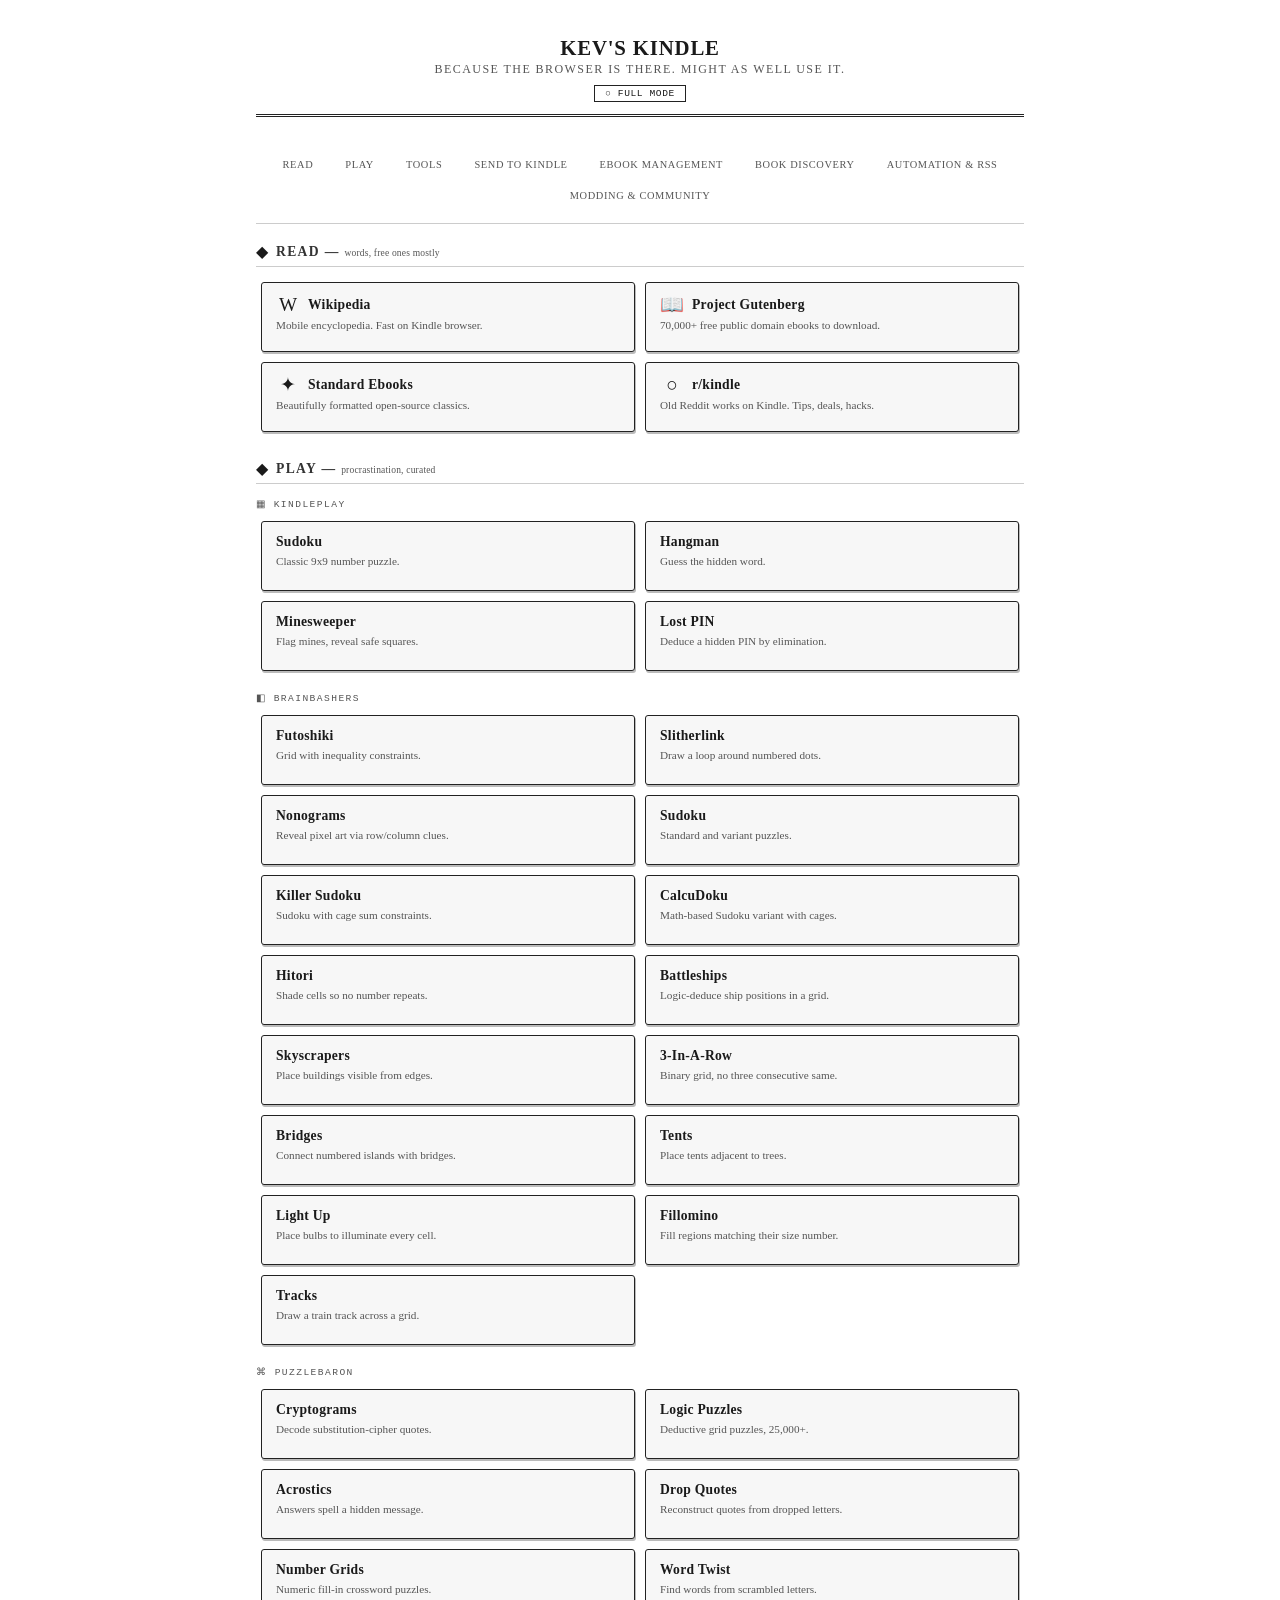
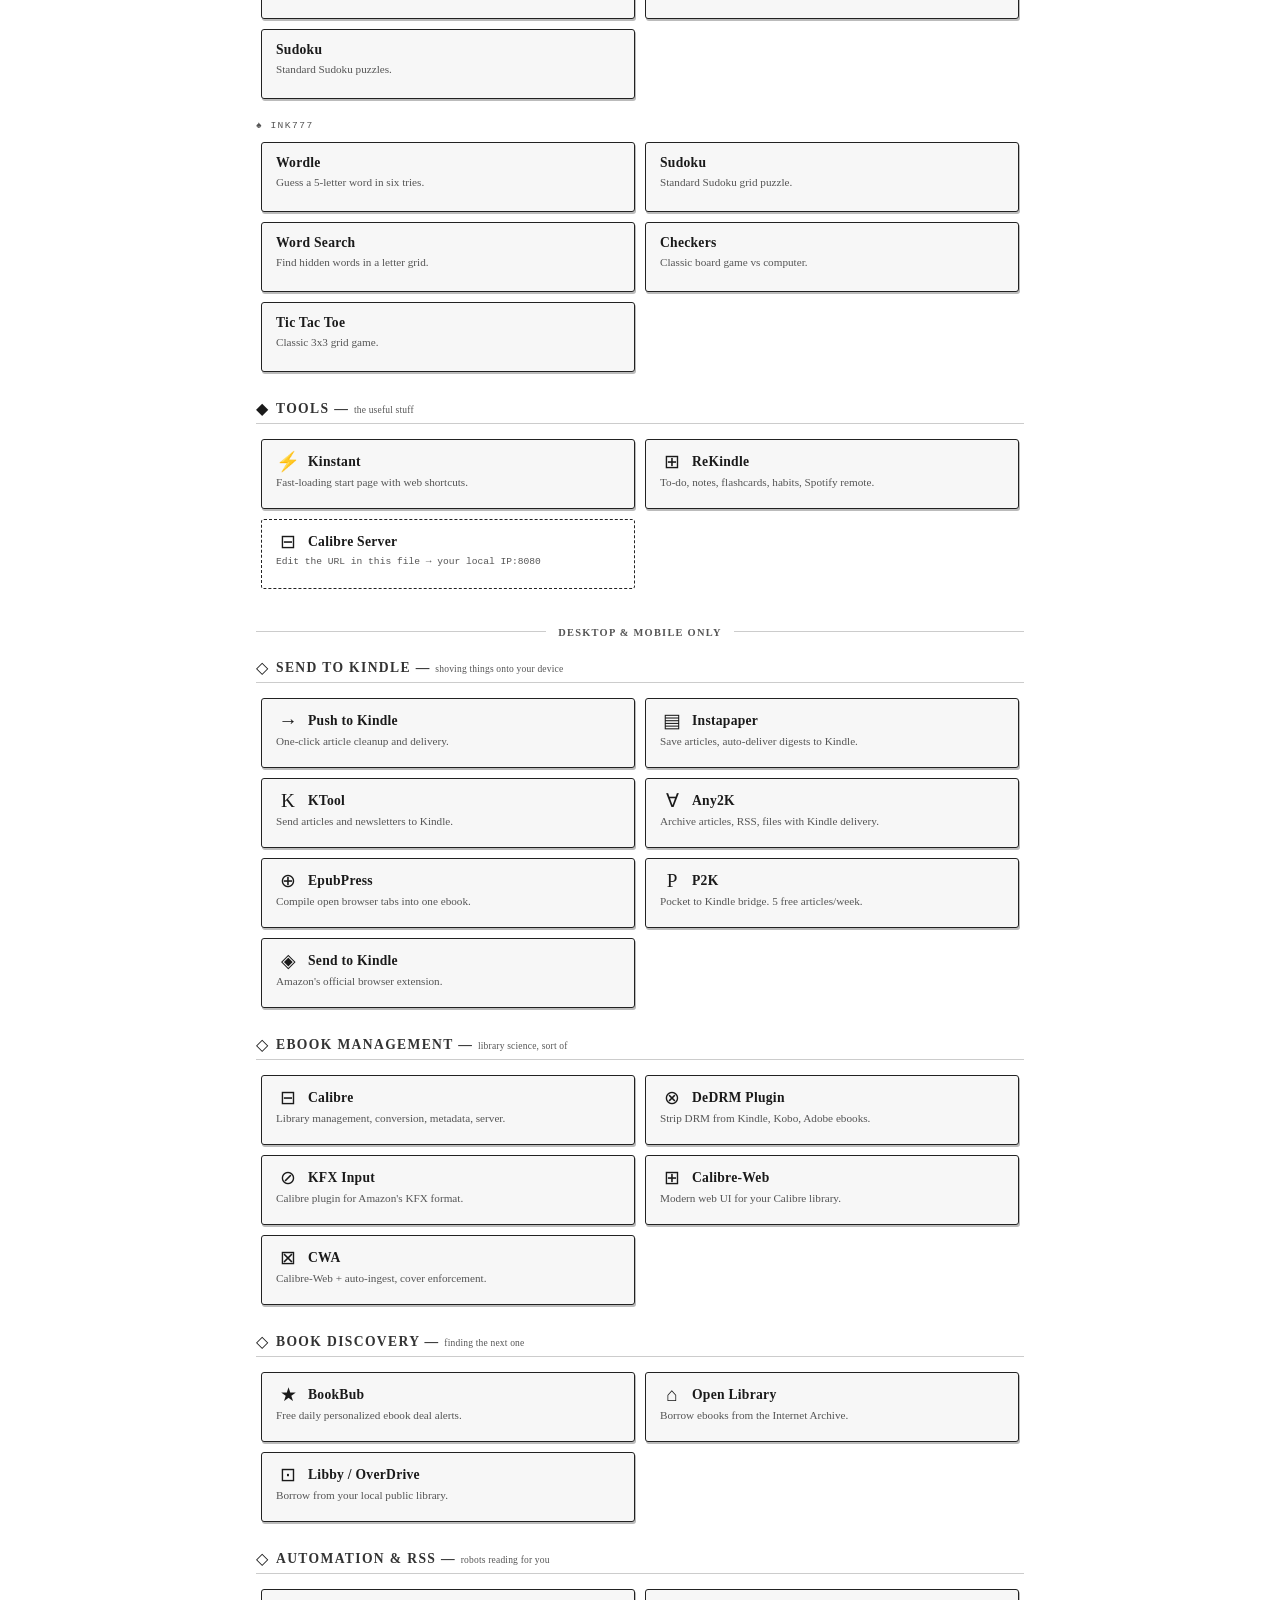
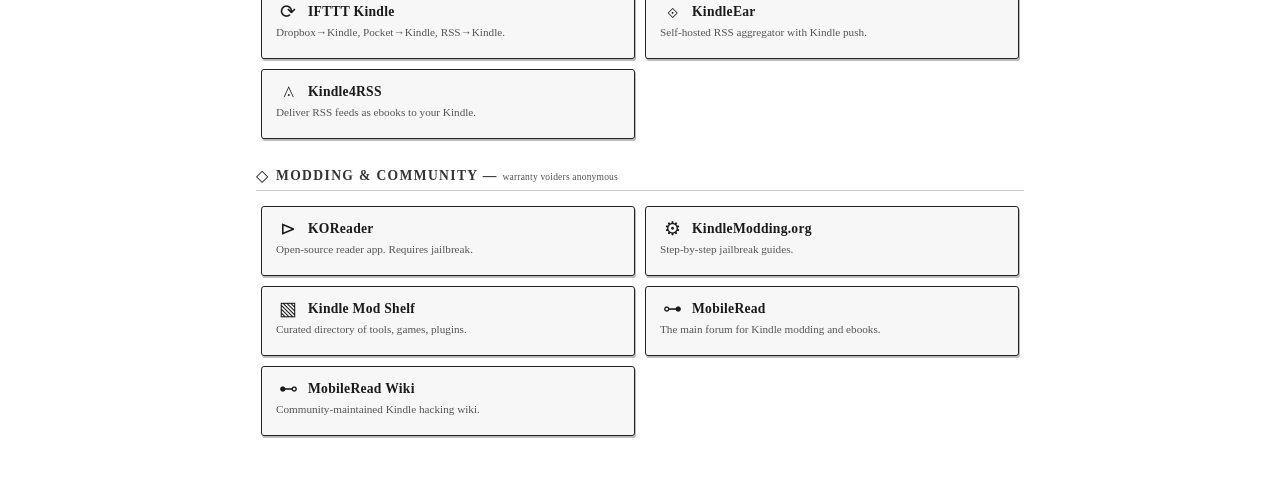
==== commit 084d0f9d: "feat: add inline SVG favicon — black square, white K, no external file" ====
--- a/index.html
+++ b/index.html
@@ -11,6 +11,7 @@
   <meta name="viewport" content="width=device-width, initial-scale=1.0">
   <title>Kev's Kindle</title>
   <link rel="stylesheet" href="styles.css">
+  <link rel="icon" href="data:image/svg+xml,<svg xmlns='http://www.w3.org/2000/svg' viewBox='0 0 32 32'><rect width='32' height='32' fill='%231a1a1a'/><text x='50%25' y='50%25' dominant-baseline='central' text-anchor='middle' fill='white' font-family='Georgia,serif' font-size='22'>K</text></svg>">
 </head>
 <body>
   <div class="header">
--- a/styles.css
+++ b/styles.css
@@ -2,11 +2,11 @@
  * Kev's Kindle — styles.css
  * All presentation styles for the start page.
  * Designed for e-ink readability: high contrast, no animations,
- * minimal color, serif + monospace type pairing.
+ * minimal color, serif + monospace type pairing (system fonts only — no external loads).
  *
  * Sections:
  *   - Fonts & Reset
- *   - Variables
+ *   - Variables (design tokens)
  *   - Body
  *   - Header
  *   - Section Nav
@@ -19,12 +19,12 @@
  */
 
 /* ── FONTS & RESET ── */
-@import url('https://fonts.googleapis.com/css2?family=Literata:opsz,wght@7..72,400;7..72,600;7..72,700&family=JetBrains+Mono:wght@400&display=swap');
 
 * { margin: 0; padding: 0; box-sizing: border-box; }
 
 /* ── VARIABLES ── */
 :root {
+  /* Colors */
   --bg: #ffffff;
   --card-bg: #f7f7f7;
   --text: #1a1a1a;
@@ -32,31 +32,57 @@
   --border: #222;
   --border-light: #ccc;
   --accent: #333;
-  --card-shadow: 1px 2px 0 #ddd;
+  --card-shadow: 1px 2px 0 #bbb;
   --radius: 3px;
+
+  /* Font stacks */
+  --font-body: Georgia, 'Times New Roman', serif;
+  --font-mono: 'Courier New', Courier, monospace;
+
+  /* Font sizes — named by role, not pixel value */
+  --text-sm: 0.85em;         /* card names, section headers */
+  --text-xs: 0.7em;          /* subtitle, taglines, error */
+  --text-xxs: 0.65em;        /* nav links, mode divider */
+  --text-micro: 0.6em;       /* badges, site labels, loading */
+  --text-card-desc: 0.7em;    /* card descriptions — merged with --text-xs for e-ink clarity */
+
+  /* Spacing — repeated padding/margin/gap values */
+  --space-xs: 4px;
+  --space-sm: 8px;
+  --space-md: 12px;
+  --space-lg: 20px;
+  --space-xl: 24px;
+
+  /* Letter spacing — the five patterns used throughout */
+  --tracking-tight: 0.02em;   /* card names, taglines */
+  --tracking-normal: 0.06em;  /* badges, nav, loading */
+  --tracking-wide: 0.1em;     /* section headers */
+  --tracking-wider: 0.12em;   /* subtitle, mode divider */
+  --tracking-widest: 0.15em;  /* site labels */
 }
 
 /* ── BODY ── */
 body {
-  font-family: 'Literata', 'Georgia', serif;
+  font-family: var(--font-body);
   background: var(--bg);
   color: var(--text);
   padding: 16px;
   max-width: 800px;
   margin: 0 auto;
+  /* Prevent Kindle/iOS from auto-scaling text on orientation change */
   -webkit-text-size-adjust: 100%;
 }
 
 /* ── HEADER ── */
 .header {
   text-align: center;
-  padding: 20px 0 12px;
+  padding: var(--space-lg) 0 var(--space-md);
   border-bottom: 3px double var(--border);
-  margin-bottom: 20px;
+  margin-bottom: var(--space-lg);
 }
 
 .header h1 {
-  font-size: 1.6em;
+  font-size: 1.3em;
   font-weight: 700;
   letter-spacing: 0.04em;
   text-transform: uppercase;
@@ -66,18 +92,18 @@
 .header .subtitle {
   font-size: 0.75em;
   color: var(--text-muted);
-  letter-spacing: 0.12em;
+  letter-spacing: var(--tracking-wider);
   text-transform: uppercase;
 }
 
 .device-badge {
   display: inline-block;
-  margin-top: 8px;
+  margin-top: var(--space-sm);
   padding: 2px 10px;
   border: 1px solid var(--border);
-  font-family: 'JetBrains Mono', monospace;
-  font-size: 0.6em;
-  letter-spacing: 0.06em;
+  font-family: var(--font-mono);
+  font-size: var(--text-micro);
+  letter-spacing: var(--tracking-normal);
   text-transform: uppercase;
 }
 
@@ -87,20 +113,20 @@
   display: flex;
   flex-wrap: wrap;
   justify-content: center;
-  gap: 6px 12px;
-  padding: 12px 0;
-  margin-bottom: 20px;
+  padding: var(--space-md) 0;
+  margin-bottom: var(--space-lg);
   border-bottom: 1px solid var(--border-light);
 }
 
-/* Individual nav link — small, uppercase, tappable */
+/* Individual nav link — margins instead of gap for Kindle browser compat */
 .section-nav a {
-  font-size: 0.65em;
+  font-size: var(--text-xxs);
   text-decoration: none;
   color: var(--text-muted);
-  letter-spacing: 0.06em;
-  text-transform: uppercase;
-  padding: 2px 0;
+  letter-spacing: var(--tracking-normal);
+  text-transform: uppercase;
+  padding: 8px 12px;
+  margin: 2px 4px;
 }
 
 .section-nav a:active {
@@ -109,46 +135,47 @@
 
 /* ── SECTIONS ── */
 .section {
-  margin-bottom: 24px;
-}
-
+  margin-bottom: var(--space-xl);
+}
+
+/* Margins instead of gap for Kindle browser compat */
 .section-header {
   display: flex;
   align-items: center;
-  gap: 8px;
   margin-bottom: 10px;
   padding-bottom: 6px;
   border-bottom: 1px solid var(--border-light);
 }
 
 .section-header h2 {
-  font-size: 0.85em;
+  font-size: var(--text-sm);
   font-weight: 700;
   text-transform: uppercase;
-  letter-spacing: 0.1em;
+  letter-spacing: var(--tracking-wide);
   color: var(--accent);
 }
 
 .section-icon {
   font-size: 1em;
   line-height: 1;
+  margin-right: var(--space-sm);
 }
 
 /* ── TAGLINES ── */
 /* Deadpan subtitle next to section name — personality without clutter */
 .section-tagline {
-  font-size: 0.7em;
+  font-size: var(--text-xs);
   font-weight: 400;
   color: var(--text-muted);
   text-transform: none;
-  letter-spacing: 0.02em;
+  letter-spacing: var(--tracking-tight);
 }
 
 /* ── CARDS ── */
+/* Margins instead of gap for Kindle browser compat */
 .card-grid {
   display: grid;
   grid-template-columns: 1fr 1fr;
-  gap: 10px;
 }
 
 @media (max-width: 400px) {
@@ -160,23 +187,28 @@
   background: var(--card-bg);
   border: 1px solid var(--border);
   border-radius: var(--radius);
-  padding: 12px 14px;
+  padding: var(--space-md) 14px;
   text-decoration: none;
   color: var(--text);
   box-shadow: var(--card-shadow);
+  /* No transitions — CSS animations cause ghosting on e-ink screens */
   transition: none;
+  /* Consistent card height so two-column rows align regardless of desc length */
   min-height: 70px;
-}
-
+  /* Margin-based grid spacing — replaces gap for Kindle compat */
+  margin: 5px;
+}
+
+/* Warm press-state color — intentionally outside the variable palette */
 .card:active {
   background: #e8e3da;
 }
 
+/* Margins instead of gap for Kindle browser compat */
 .card-top {
   display: flex;
   align-items: center;
-  gap: 8px;
-  margin-bottom: 4px;
+  margin-bottom: var(--space-xs);
 }
 
 .card-icon {
@@ -185,16 +217,17 @@
   flex-shrink: 0;
   width: 24px;
   text-align: center;
+  margin-right: var(--space-sm);
 }
 
 .card-name {
-  font-size: 0.85em;
+  font-size: var(--text-sm);
   font-weight: 700;
-  letter-spacing: 0.02em;
+  letter-spacing: var(--tracking-tight);
 }
 
 .card-desc {
-  font-size: 0.68em;
+  font-size: var(--text-card-desc);
   color: var(--text-muted);
   line-height: 1.4;
   margin-top: 2px;
@@ -207,31 +240,31 @@
 }
 
 .card.placeholder .card-desc {
-  font-family: 'JetBrains Mono', monospace;
-  font-size: 0.6em;
+  font-family: var(--font-mono);
+  font-size: var(--text-micro);
 }
 
 /* ── SITE LABELS ── */
 /* Lightweight dividers within a section to group cards by source site */
 .site-label {
-  font-family: 'JetBrains Mono', monospace;
-  font-size: 0.6em;
-  text-transform: uppercase;
-  letter-spacing: 0.15em;
-  color: var(--text-muted);
-  padding: 4px 0 6px;
+  font-family: var(--font-mono);
+  font-size: var(--text-micro);
+  text-transform: uppercase;
+  letter-spacing: var(--tracking-widest);
+  color: var(--text-muted);
+  padding: var(--space-xs) 0 6px;
   margin-top: 2px;
 }
 
 /* Breathing room between site groups — only after a card grid */
 .card-grid + .site-label {
-  margin-top: 12px;
+  margin-top: var(--space-md);
 }
 
 /* ── DIVIDER ── */
 .mode-divider {
   text-align: center;
-  margin: 28px 0 20px;
+  margin: 28px 0 var(--space-lg);
   position: relative;
 }
 
@@ -248,10 +281,10 @@
 .mode-divider span {
   position: relative;
   background: var(--bg);
-  padding: 0 12px;
-  font-size: 0.65em;
-  text-transform: uppercase;
-  letter-spacing: 0.12em;
+  padding: 0 var(--space-md);
+  font-size: var(--text-xxs);
+  text-transform: uppercase;
+  letter-spacing: var(--tracking-wider);
   color: var(--text-muted);
   font-weight: 600;
 }
@@ -260,15 +293,15 @@
 .loading {
   text-align: center;
   padding: 40px 0;
-  font-size: 0.6em;
-  color: var(--text-muted);
-  letter-spacing: 0.06em;
+  font-size: var(--text-micro);
+  color: var(--text-muted);
+  letter-spacing: var(--tracking-normal);
 }
 
 /* ── ERROR ── */
 .error {
   text-align: center;
   padding: 40px 0;
-  font-size: 0.7em;
-  color: var(--text-muted);
-}
+  font-size: var(--text-xs);
+  color: var(--text-muted);
+}
